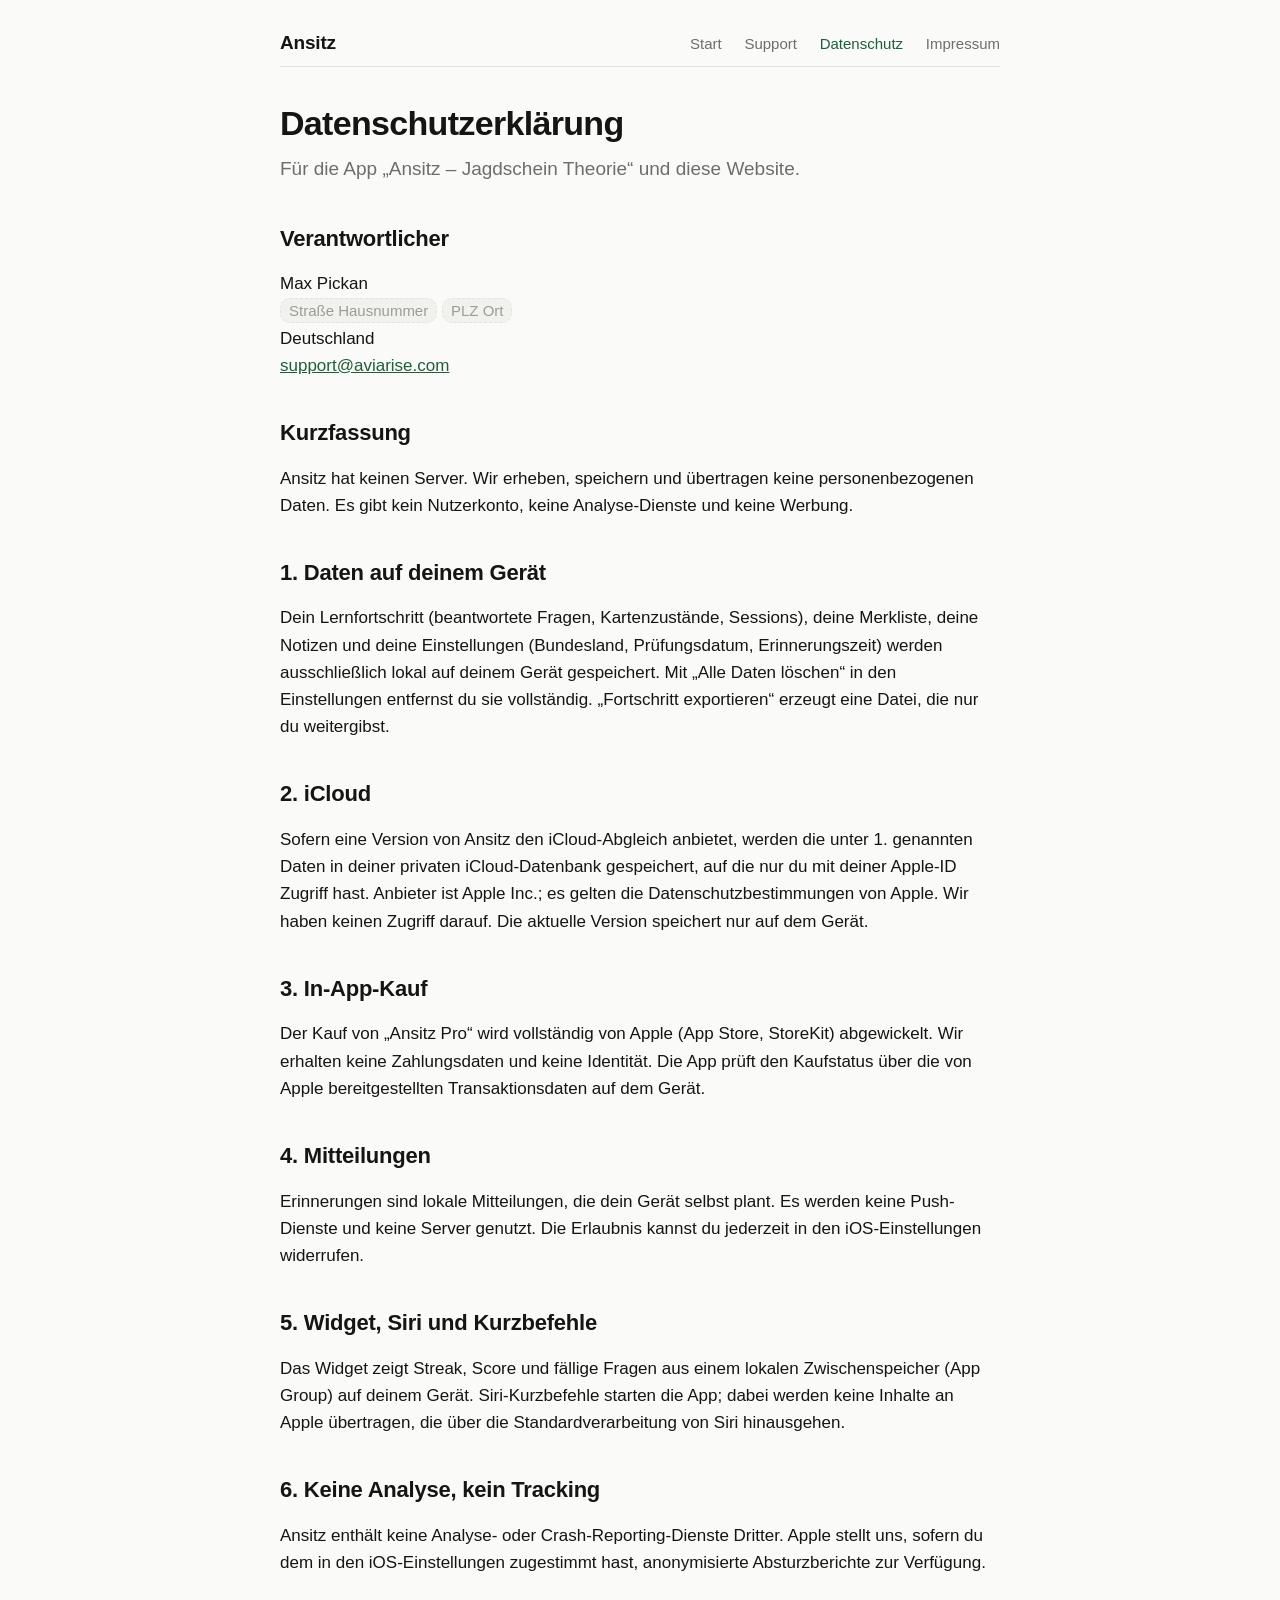
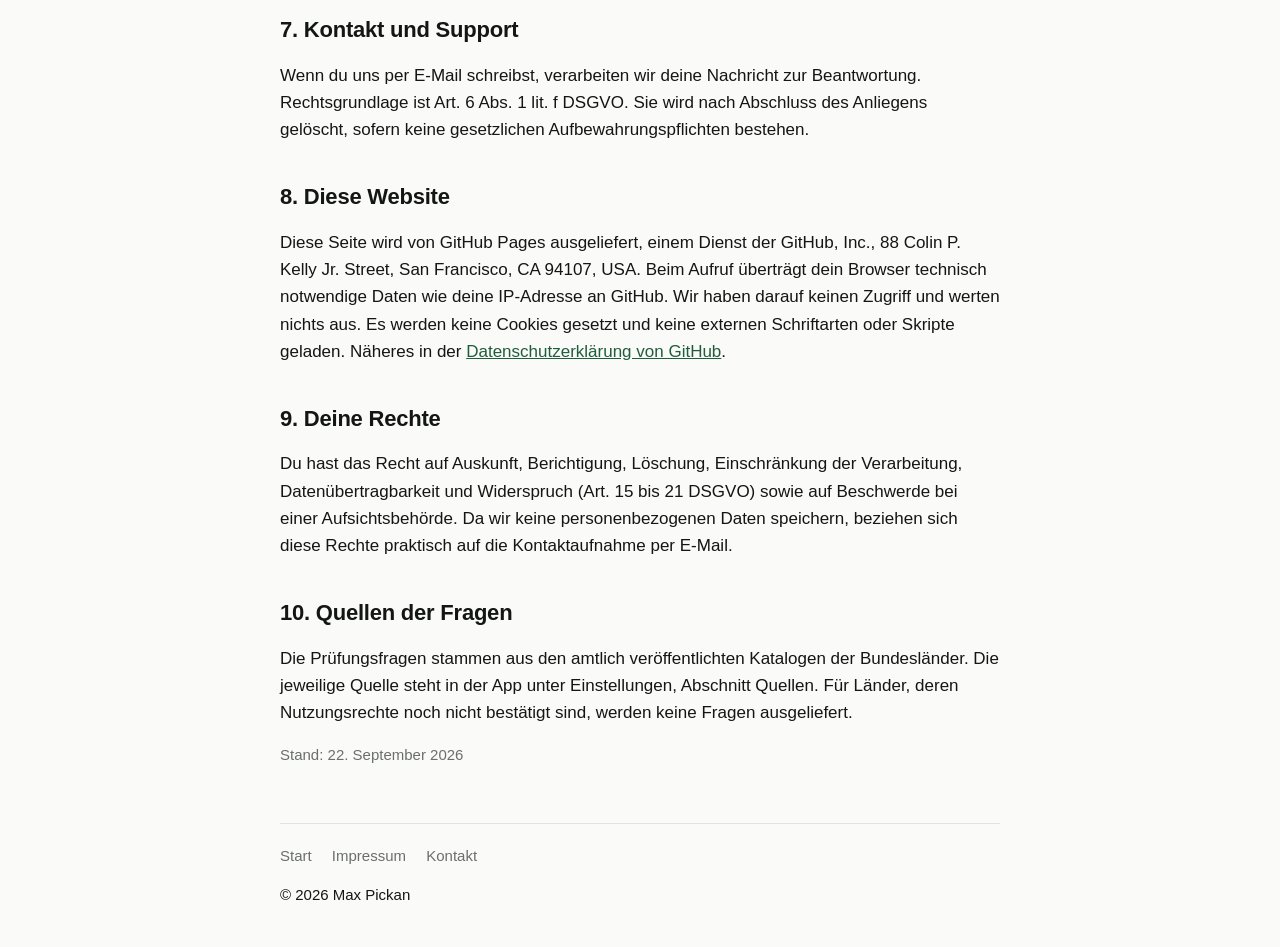
==== datenschutz.html @ 7f7d732b "Website für Ansitz: Start, Support, Datenschutz, Impressum Liefert die beiden URLs, die App Store Co" ====
<!DOCTYPE html>
<html lang="de">
<head>
<meta charset="utf-8">
<meta name="viewport" content="width=device-width, initial-scale=1">
<title>Datenschutzerklärung – Ansitz</title>
<meta name="description" content="Datenschutzerklärung der App Ansitz – Jagdschein Theorie. Die App hat keinen Server und erhebt keine personenbezogenen Daten.">
<link rel="stylesheet" href="style.css">
</head>
<body>
<div class="wrap">

<header class="site">
  <a class="brand" href="index.html">Ansitz</a>
  <nav>
    <a href="index.html">Start</a>
    <a href="index.html#support">Support</a>
    <a href="datenschutz.html" aria-current="page">Datenschutz</a>
    <a href="impressum.html">Impressum</a>
  </nav>
</header>

<h1>Datenschutzerklärung</h1>
<p class="lead">Für die App „Ansitz – Jagdschein Theorie“ und diese Website.</p>

<h2>Verantwortlicher</h2>
<p>Max Pickan<br>
<span class="todo">Straße Hausnummer</span> <span class="todo">PLZ Ort</span><br>
Deutschland<br>
<a href="mailto:support@aviarise.com">support@aviarise.com</a></p>

<h2>Kurzfassung</h2>
<p>Ansitz hat keinen Server. Wir erheben, speichern und übertragen keine personenbezogenen Daten. Es gibt kein Nutzerkonto, keine Analyse-Dienste und keine Werbung.</p>

<h2>1. Daten auf deinem Gerät</h2>
<p>Dein Lernfortschritt (beantwortete Fragen, Kartenzustände, Sessions), deine Merkliste, deine Notizen und deine Einstellungen (Bundesland, Prüfungsdatum, Erinnerungszeit) werden ausschließlich lokal auf deinem Gerät gespeichert. Mit „Alle Daten löschen“ in den Einstellungen entfernst du sie vollständig. „Fortschritt exportieren“ erzeugt eine Datei, die nur du weitergibst.</p>

<h2>2. iCloud</h2>
<p>Sofern eine Version von Ansitz den iCloud-Abgleich anbietet, werden die unter 1. genannten Daten in deiner privaten iCloud-Datenbank gespeichert, auf die nur du mit deiner Apple-ID Zugriff hast. Anbieter ist Apple Inc.; es gelten die Datenschutzbestimmungen von Apple. Wir haben keinen Zugriff darauf. Die aktuelle Version speichert nur auf dem Gerät.</p>

<h2>3. In-App-Kauf</h2>
<p>Der Kauf von „Ansitz Pro“ wird vollständig von Apple (App Store, StoreKit) abgewickelt. Wir erhalten keine Zahlungsdaten und keine Identität. Die App prüft den Kaufstatus über die von Apple bereitgestellten Transaktionsdaten auf dem Gerät.</p>

<h2>4. Mitteilungen</h2>
<p>Erinnerungen sind lokale Mitteilungen, die dein Gerät selbst plant. Es werden keine Push-Dienste und keine Server genutzt. Die Erlaubnis kannst du jederzeit in den iOS-Einstellungen widerrufen.</p>

<h2>5. Widget, Siri und Kurzbefehle</h2>
<p>Das Widget zeigt Streak, Score und fällige Fragen aus einem lokalen Zwischenspeicher (App Group) auf deinem Gerät. Siri-Kurzbefehle starten die App; dabei werden keine Inhalte an Apple übertragen, die über die Standardverarbeitung von Siri hinausgehen.</p>

<h2>6. Keine Analyse, kein Tracking</h2>
<p>Ansitz enthält keine Analyse- oder Crash-Reporting-Dienste Dritter. Apple stellt uns, sofern du dem in den iOS-Einstellungen zugestimmt hast, anonymisierte Absturzberichte zur Verfügung.</p>

<h2>7. Kontakt und Support</h2>
<p>Wenn du uns per E-Mail schreibst, verarbeiten wir deine Nachricht zur Beantwortung. Rechtsgrundlage ist Art. 6 Abs. 1 lit. f DSGVO. Sie wird nach Abschluss des Anliegens gelöscht, sofern keine gesetzlichen Aufbewahrungspflichten bestehen.</p>

<h2>8. Diese Website</h2>
<p>Diese Seite wird von GitHub Pages ausgeliefert, einem Dienst der GitHub, Inc., 88 Colin P. Kelly Jr. Street, San Francisco, CA 94107, USA. Beim Aufruf überträgt dein Browser technisch notwendige Daten wie deine IP-Adresse an GitHub. Wir haben darauf keinen Zugriff und werten nichts aus. Es werden keine Cookies gesetzt und keine externen Schriftarten oder Skripte geladen. Näheres in der <a href="https://docs.github.com/site-policy/privacy-policies/github-general-privacy-statement" rel="noopener">Datenschutzerklärung von GitHub</a>.</p>

<h2>9. Deine Rechte</h2>
<p>Du hast das Recht auf Auskunft, Berichtigung, Löschung, Einschränkung der Verarbeitung, Datenübertragbarkeit und Widerspruch (Art. 15 bis 21 DSGVO) sowie auf Beschwerde bei einer Aufsichtsbehörde. Da wir keine personenbezogenen Daten speichern, beziehen sich diese Rechte praktisch auf die Kontaktaufnahme per E-Mail.</p>

<h2>10. Quellen der Fragen</h2>
<p>Die Prüfungsfragen stammen aus den amtlich veröffentlichten Katalogen der Bundesländer. Die jeweilige Quelle steht in der App unter Einstellungen, Abschnitt Quellen. Für Länder, deren Nutzungsrechte noch nicht bestätigt sind, werden keine Fragen ausgeliefert.</p>

<p class="small muted">Stand: 22. September 2026</p>

<footer class="site">
  <a href="index.html">Start</a>
  <a href="impressum.html">Impressum</a>
  <a href="mailto:support@aviarise.com">Kontakt</a>
  <p>© 2026 Max Pickan</p>
</footer>

</div>
</body>
</html>
---- style.css ----
:root {
  --brand: #1F5E3B;
  --brand-tint: #E6F0EA;
  --bg: #FAFAF8;
  --surface: #FFFFFF;
  --surface2: #F1F1EE;
  --border: #E4E4DF;
  --text: #141614;
  --text-muted: #6B6F6A;
  --text-subtle: #9A9E99;
  --radius: 14px;
  --maxw: 720px;
}

@media (prefers-color-scheme: dark) {
  :root {
    --brand: #2E7A4F;
    --brand-tint: #1A2E23;
    --bg: #0F1210;
    --surface: #181C19;
    --surface2: #232824;
    --border: #2C322D;
    --text: #F2F3F0;
    --text-muted: #A2A69F;
    --text-subtle: #6E726B;
  }
}

* { box-sizing: border-box; }

html { -webkit-text-size-adjust: 100%; }

body {
  margin: 0;
  padding: 0 16px;
  background: var(--bg);
  color: var(--text);
  font-family: -apple-system, BlinkMacSystemFont, "Segoe UI", Roboto, Helvetica, Arial, sans-serif;
  font-size: 17px;
  line-height: 1.6;
  -webkit-font-smoothing: antialiased;
}

.wrap { max-width: var(--maxw); margin: 0 auto; }

header.site {
  padding: 28px 0 8px;
  display: flex;
  flex-wrap: wrap;
  gap: 12px 20px;
  align-items: baseline;
  justify-content: space-between;
  border-bottom: 1px solid var(--border);
}

header.site .brand {
  font-size: 19px;
  font-weight: 700;
  letter-spacing: -0.01em;
  color: var(--text);
  text-decoration: none;
}

nav a {
  color: var(--text-muted);
  text-decoration: none;
  font-size: 15px;
  margin-left: 18px;
}
nav a:first-child { margin-left: 0; }
nav a:hover, nav a[aria-current="page"] { color: var(--brand); }

h1 {
  font-size: 34px;
  line-height: 1.2;
  letter-spacing: -0.02em;
  margin: 36px 0 10px;
}

h2 {
  font-size: 22px;
  line-height: 1.3;
  letter-spacing: -0.01em;
  margin: 40px 0 12px;
}

h3 {
  font-size: 17px;
  margin: 26px 0 6px;
}

p, li { color: var(--text); }

.lead {
  font-size: 19px;
  color: var(--text-muted);
  margin: 0 0 28px;
}

a { color: var(--brand); }

.card {
  background: var(--surface);
  border: 1px solid var(--border);
  border-radius: var(--radius);
  padding: 20px;
  margin: 16px 0;
}

.card h3 { margin-top: 0; }
.card p:last-child { margin-bottom: 0; }

.tag {
  display: inline-block;
  background: var(--brand-tint);
  color: var(--brand);
  border-radius: 999px;
  padding: 4px 12px;
  font-size: 14px;
  font-weight: 600;
}

.grid {
  display: grid;
  gap: 14px;
  grid-template-columns: 1fr;
}
@media (min-width: 620px) {
  .grid { grid-template-columns: 1fr 1fr; }
}

.muted { color: var(--text-muted); }
.small { font-size: 15px; }

.todo {
  background: var(--surface2);
  border: 1px dashed var(--border);
  border-radius: 10px;
  padding: 3px 8px;
  color: var(--text-subtle);
  font-size: 15px;
}

dl.meta { margin: 0; }
dl.meta dt { font-weight: 600; margin-top: 14px; }
dl.meta dd { margin: 2px 0 0; color: var(--text-muted); }

footer.site {
  margin: 56px 0 40px;
  padding-top: 20px;
  border-top: 1px solid var(--border);
  color: var(--text-subtle);
  font-size: 15px;
}
footer.site a { color: var(--text-muted); text-decoration: none; margin-right: 16px; }
footer.site a:hover { color: var(--brand); }
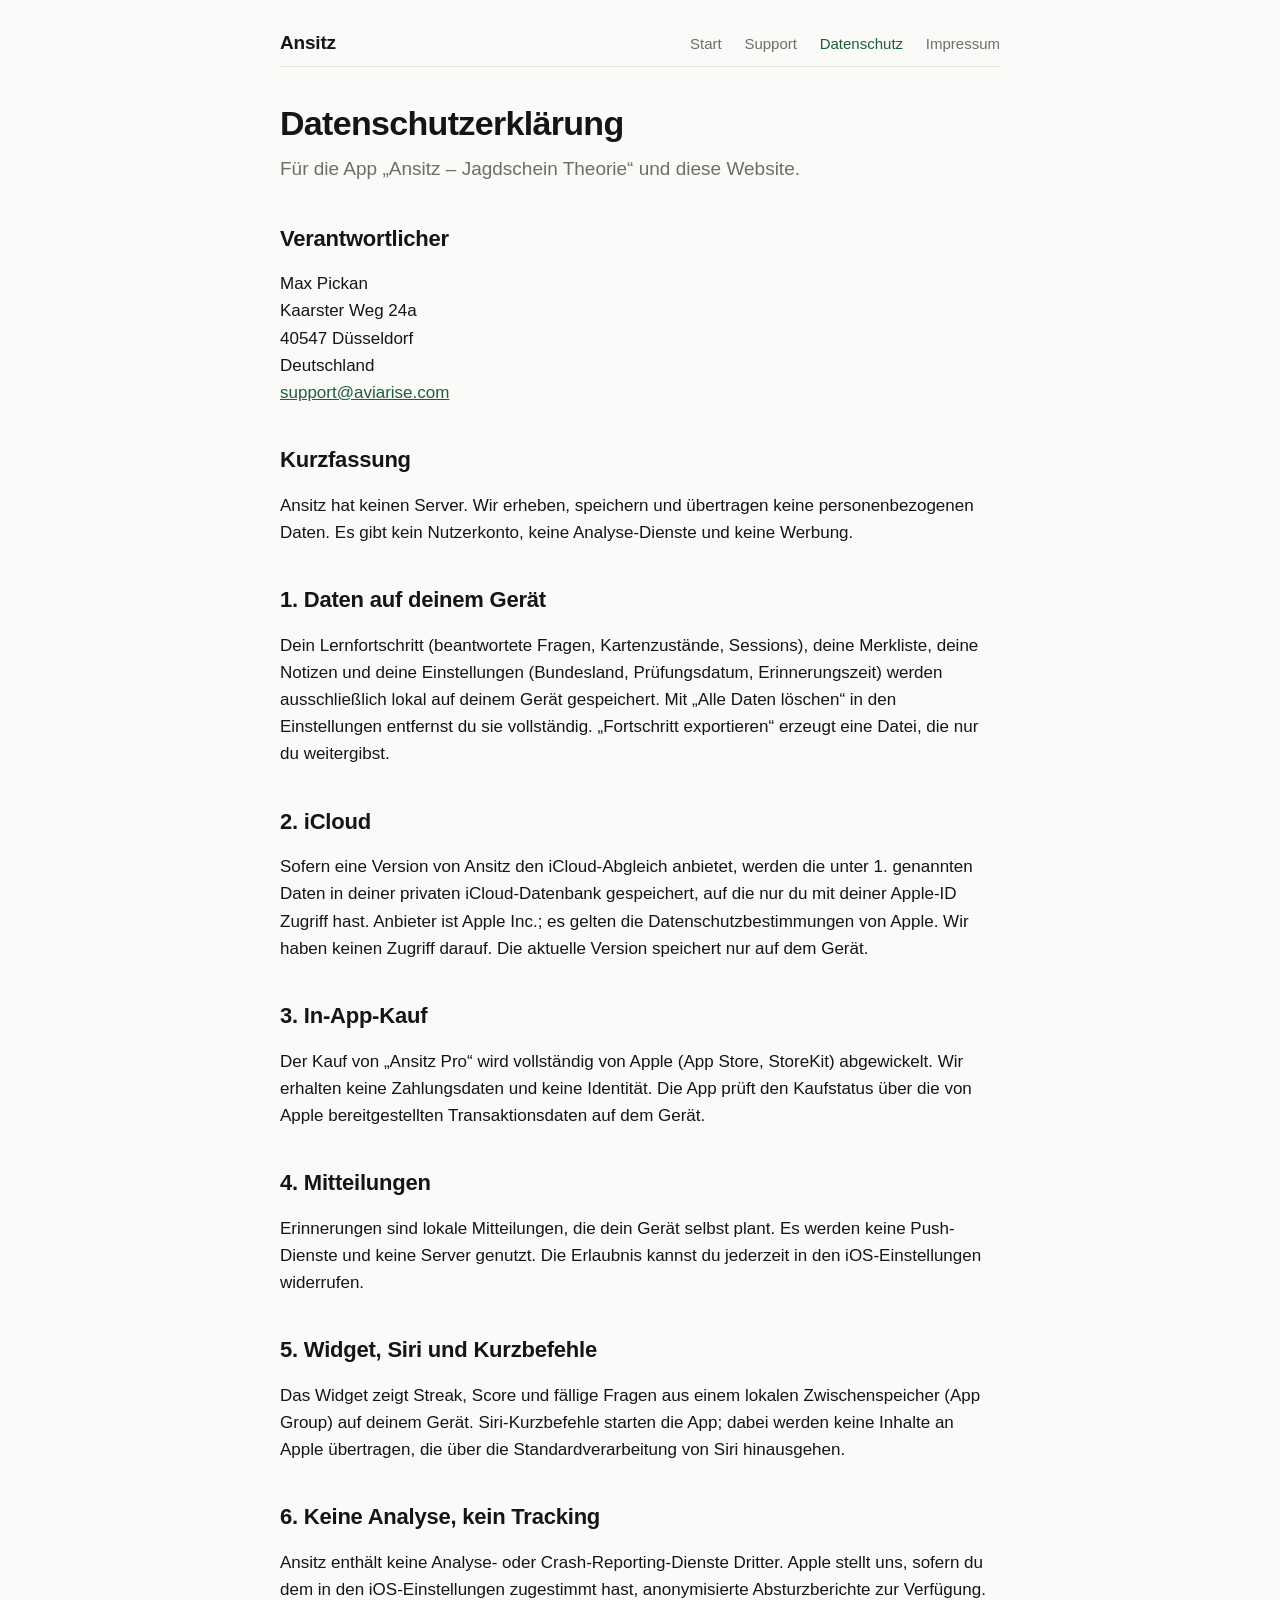
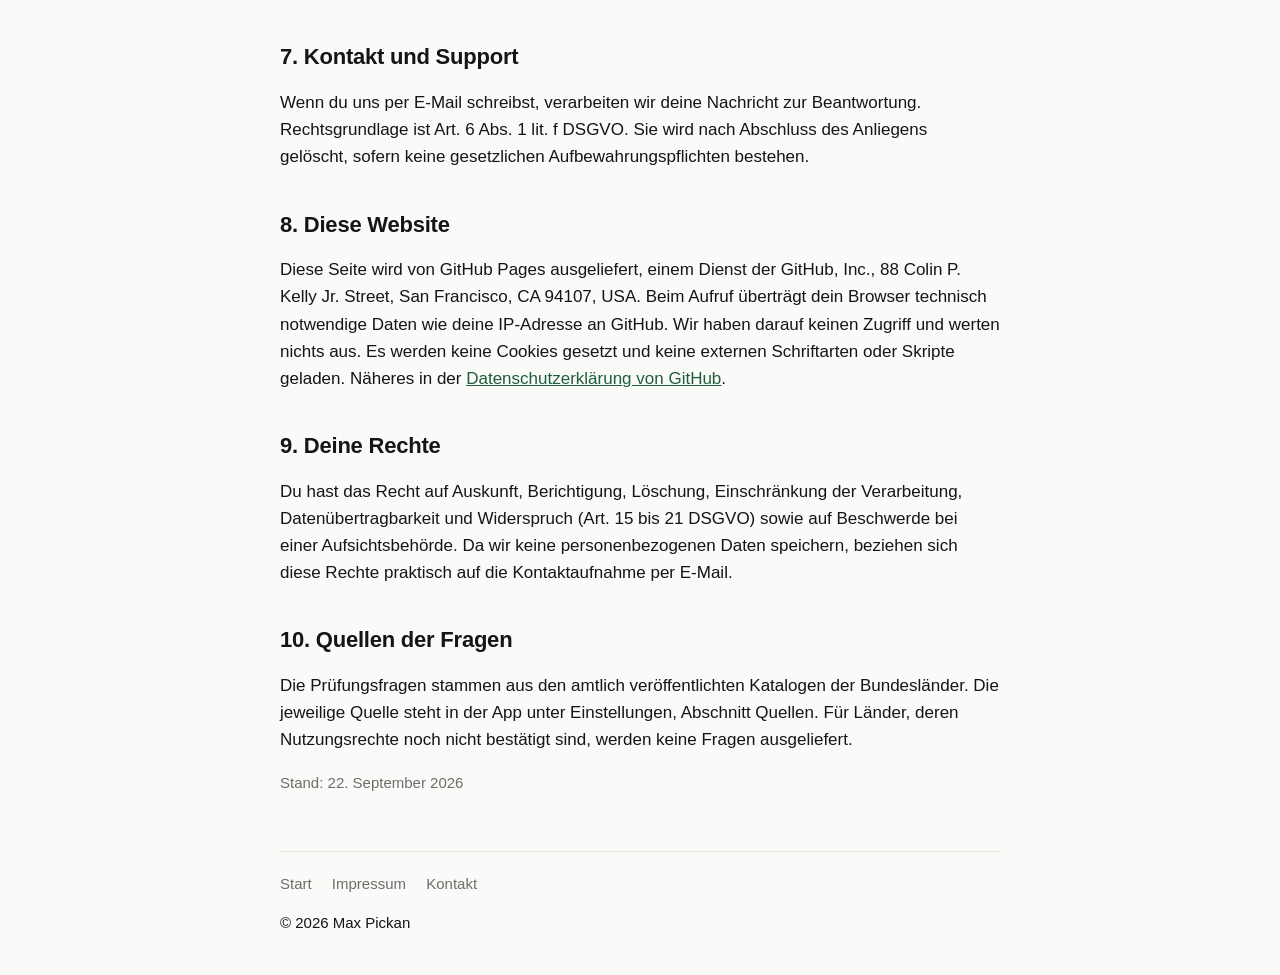
==== commit 23ed8af9: "Anschrift in Impressum und Datenschutz eingetragen Ersetzt die Platzhalter durch die ladungsfähige A" ====
--- a/datenschutz.html
+++ b/datenschutz.html
@@ -25,7 +25,8 @@
 
 <h2>Verantwortlicher</h2>
 <p>Max Pickan<br>
-<span class="todo">Straße Hausnummer</span> <span class="todo">PLZ Ort</span><br>
+Kaarster Weg 24a<br>
+40547 Düsseldorf<br>
 Deutschland<br>
 <a href="mailto:support@aviarise.com">support@aviarise.com</a></p>
 
--- a/style.css
+++ b/style.css
@@ -132,15 +132,6 @@
 .muted { color: var(--text-muted); }
 .small { font-size: 15px; }
 
-.todo {
-  background: var(--surface2);
-  border: 1px dashed var(--border);
-  border-radius: 10px;
-  padding: 3px 8px;
-  color: var(--text-subtle);
-  font-size: 15px;
-}
-
 dl.meta { margin: 0; }
 dl.meta dt { font-weight: 600; margin-top: 14px; }
 dl.meta dd { margin: 2px 0 0; color: var(--text-muted); }
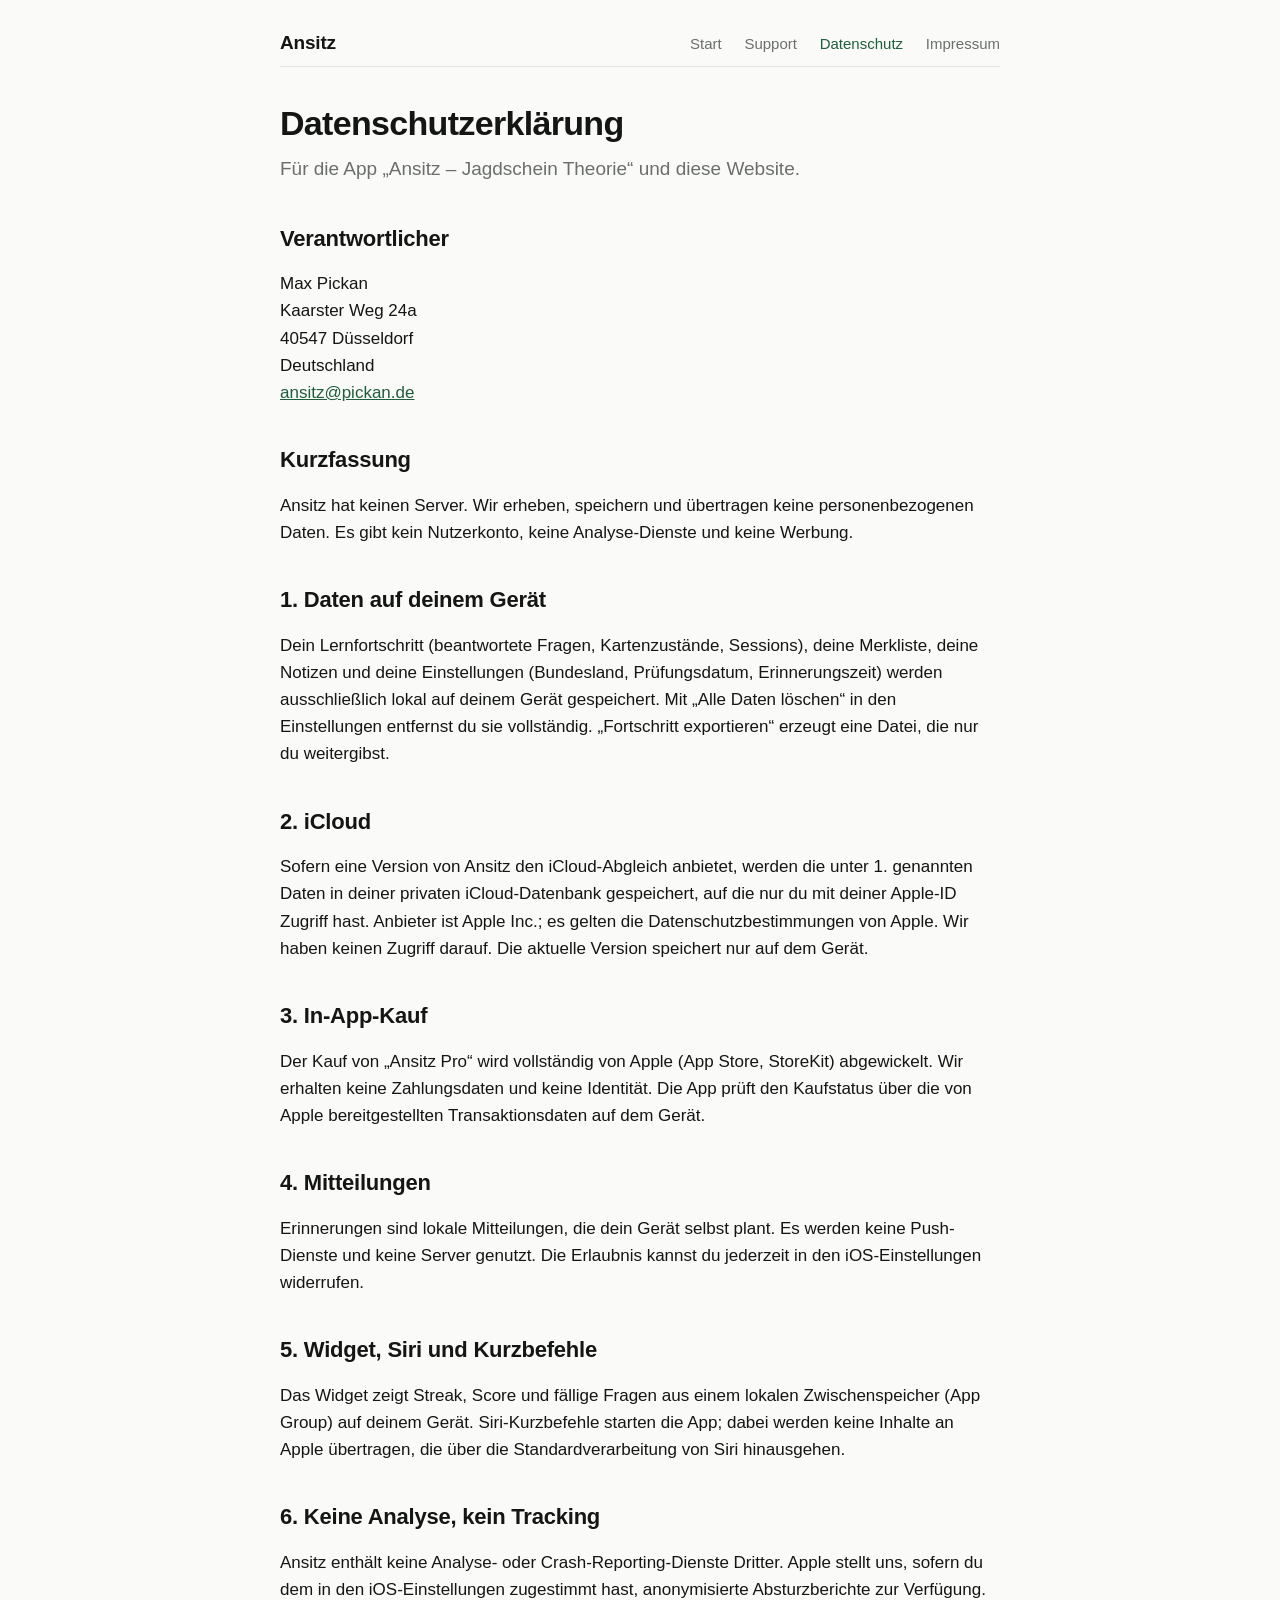
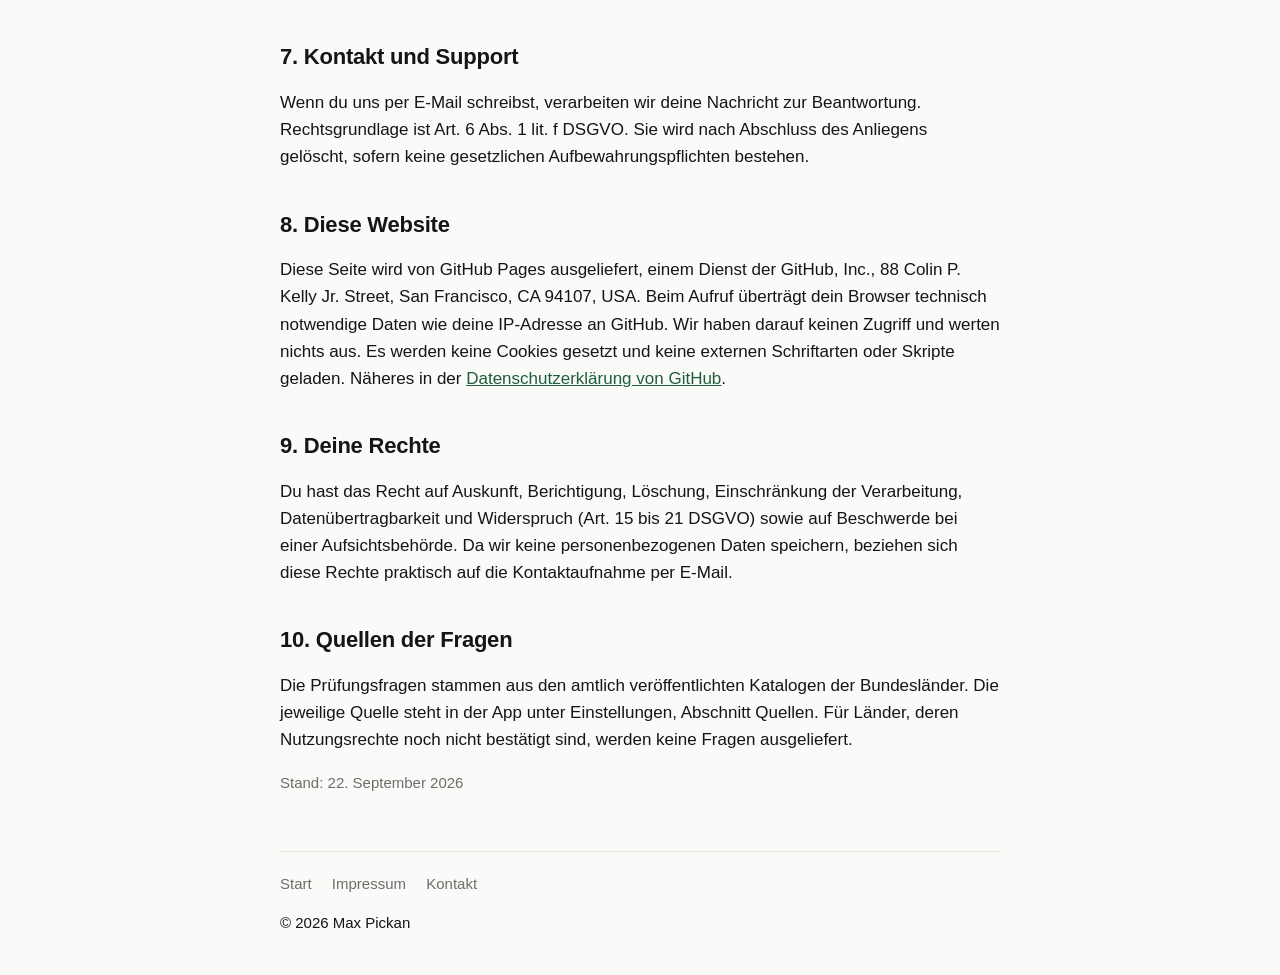
==== commit ad238086: "Kontaktadresse auf ansitz@pickan.de umgestellt Ersetzt support@aviarise.com auf allen drei Seiten un" ====
--- a/datenschutz.html
+++ b/datenschutz.html
@@ -28,7 +28,7 @@
 Kaarster Weg 24a<br>
 40547 Düsseldorf<br>
 Deutschland<br>
-<a href="mailto:support@aviarise.com">support@aviarise.com</a></p>
+<a href="mailto:ansitz@pickan.de">ansitz@pickan.de</a></p>
 
 <h2>Kurzfassung</h2>
 <p>Ansitz hat keinen Server. Wir erheben, speichern und übertragen keine personenbezogenen Daten. Es gibt kein Nutzerkonto, keine Analyse-Dienste und keine Werbung.</p>
@@ -68,7 +68,7 @@
 <footer class="site">
   <a href="index.html">Start</a>
   <a href="impressum.html">Impressum</a>
-  <a href="mailto:support@aviarise.com">Kontakt</a>
+  <a href="mailto:ansitz@pickan.de">Kontakt</a>
   <p>© 2026 Max Pickan</p>
 </footer>
 
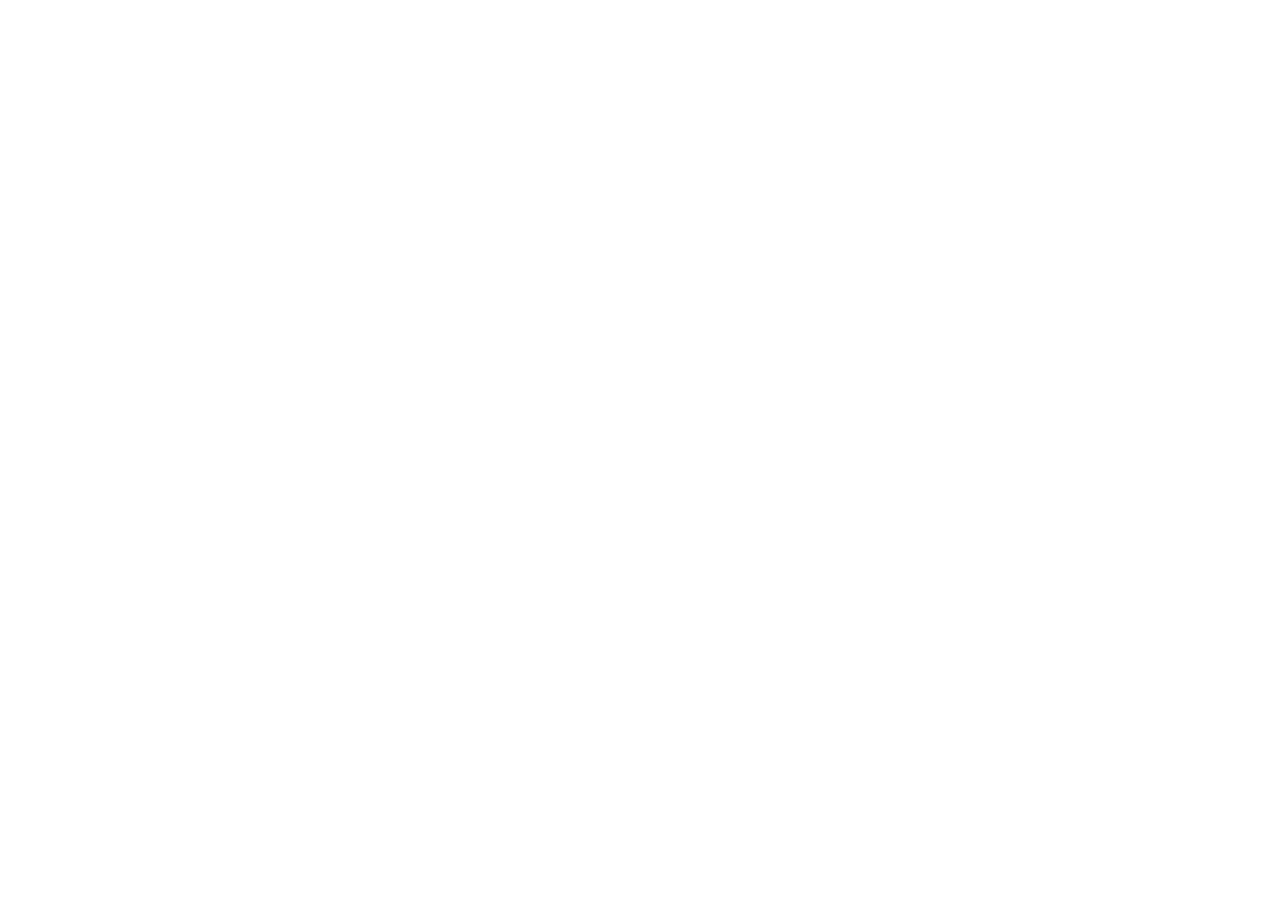
==== commit 0788fb0d: "Weiterleitung auf aviarise.com (Ansitz ist ein Angebot von Aviarise) Co-Authored-By: Claude Opus 5.5" ====
--- a/datenschutz.html
+++ b/datenschutz.html
@@ -1,77 +1,14 @@
-<!DOCTYPE html>
+<!doctype html>
 <html lang="de">
 <head>
 <meta charset="utf-8">
 <meta name="viewport" content="width=device-width, initial-scale=1">
-<title>Datenschutzerklärung – Ansitz</title>
-<meta name="description" content="Datenschutzerklärung der App Ansitz – Jagdschein Theorie. Die App hat keinen Server und erhebt keine personenbezogenen Daten.">
-<link rel="stylesheet" href="style.css">
+<title>Ansitz ist umgezogen</title>
+<meta http-equiv="refresh" content="0; url=https://www.aviarise.com/apps/ansitz/datenschutz">
+<link rel="canonical" href="https://www.aviarise.com/apps/ansitz/datenschutz">
+<meta name="robots" content="noindex">
 </head>
 <body>
-<div class="wrap">
-
-<header class="site">
-  <a class="brand" href="index.html">Ansitz</a>
-  <nav>
-    <a href="index.html">Start</a>
-    <a href="index.html#support">Support</a>
-    <a href="datenschutz.html" aria-current="page">Datenschutz</a>
-    <a href="impressum.html">Impressum</a>
-  </nav>
-</header>
-
-<h1>Datenschutzerklärung</h1>
-<p class="lead">Für die App „Ansitz – Jagdschein Theorie“ und diese Website.</p>
-
-<h2>Verantwortlicher</h2>
-<p>Max Pickan<br>
-Kaarster Weg 24a<br>
-40547 Düsseldorf<br>
-Deutschland<br>
-<a href="mailto:ansitz@pickan.de">ansitz@pickan.de</a></p>
-
-<h2>Kurzfassung</h2>
-<p>Ansitz hat keinen Server. Wir erheben, speichern und übertragen keine personenbezogenen Daten. Es gibt kein Nutzerkonto, keine Analyse-Dienste und keine Werbung.</p>
-
-<h2>1. Daten auf deinem Gerät</h2>
-<p>Dein Lernfortschritt (beantwortete Fragen, Kartenzustände, Sessions), deine Merkliste, deine Notizen und deine Einstellungen (Bundesland, Prüfungsdatum, Erinnerungszeit) werden ausschließlich lokal auf deinem Gerät gespeichert. Mit „Alle Daten löschen“ in den Einstellungen entfernst du sie vollständig. „Fortschritt exportieren“ erzeugt eine Datei, die nur du weitergibst.</p>
-
-<h2>2. iCloud</h2>
-<p>Sofern eine Version von Ansitz den iCloud-Abgleich anbietet, werden die unter 1. genannten Daten in deiner privaten iCloud-Datenbank gespeichert, auf die nur du mit deiner Apple-ID Zugriff hast. Anbieter ist Apple Inc.; es gelten die Datenschutzbestimmungen von Apple. Wir haben keinen Zugriff darauf. Die aktuelle Version speichert nur auf dem Gerät.</p>
-
-<h2>3. In-App-Kauf</h2>
-<p>Der Kauf von „Ansitz Pro“ wird vollständig von Apple (App Store, StoreKit) abgewickelt. Wir erhalten keine Zahlungsdaten und keine Identität. Die App prüft den Kaufstatus über die von Apple bereitgestellten Transaktionsdaten auf dem Gerät.</p>
-
-<h2>4. Mitteilungen</h2>
-<p>Erinnerungen sind lokale Mitteilungen, die dein Gerät selbst plant. Es werden keine Push-Dienste und keine Server genutzt. Die Erlaubnis kannst du jederzeit in den iOS-Einstellungen widerrufen.</p>
-
-<h2>5. Widget, Siri und Kurzbefehle</h2>
-<p>Das Widget zeigt Streak, Score und fällige Fragen aus einem lokalen Zwischenspeicher (App Group) auf deinem Gerät. Siri-Kurzbefehle starten die App; dabei werden keine Inhalte an Apple übertragen, die über die Standardverarbeitung von Siri hinausgehen.</p>
-
-<h2>6. Keine Analyse, kein Tracking</h2>
-<p>Ansitz enthält keine Analyse- oder Crash-Reporting-Dienste Dritter. Apple stellt uns, sofern du dem in den iOS-Einstellungen zugestimmt hast, anonymisierte Absturzberichte zur Verfügung.</p>
-
-<h2>7. Kontakt und Support</h2>
-<p>Wenn du uns per E-Mail schreibst, verarbeiten wir deine Nachricht zur Beantwortung. Rechtsgrundlage ist Art. 6 Abs. 1 lit. f DSGVO. Sie wird nach Abschluss des Anliegens gelöscht, sofern keine gesetzlichen Aufbewahrungspflichten bestehen.</p>
-
-<h2>8. Diese Website</h2>
-<p>Diese Seite wird von GitHub Pages ausgeliefert, einem Dienst der GitHub, Inc., 88 Colin P. Kelly Jr. Street, San Francisco, CA 94107, USA. Beim Aufruf überträgt dein Browser technisch notwendige Daten wie deine IP-Adresse an GitHub. Wir haben darauf keinen Zugriff und werten nichts aus. Es werden keine Cookies gesetzt und keine externen Schriftarten oder Skripte geladen. Näheres in der <a href="https://docs.github.com/site-policy/privacy-policies/github-general-privacy-statement" rel="noopener">Datenschutzerklärung von GitHub</a>.</p>
-
-<h2>9. Deine Rechte</h2>
-<p>Du hast das Recht auf Auskunft, Berichtigung, Löschung, Einschränkung der Verarbeitung, Datenübertragbarkeit und Widerspruch (Art. 15 bis 21 DSGVO) sowie auf Beschwerde bei einer Aufsichtsbehörde. Da wir keine personenbezogenen Daten speichern, beziehen sich diese Rechte praktisch auf die Kontaktaufnahme per E-Mail.</p>
-
-<h2>10. Quellen der Fragen</h2>
-<p>Die Prüfungsfragen stammen aus den amtlich veröffentlichten Katalogen der Bundesländer. Die jeweilige Quelle steht in der App unter Einstellungen, Abschnitt Quellen. Für Länder, deren Nutzungsrechte noch nicht bestätigt sind, werden keine Fragen ausgeliefert.</p>
-
-<p class="small muted">Stand: 22. September 2026</p>
-
-<footer class="site">
-  <a href="index.html">Start</a>
-  <a href="impressum.html">Impressum</a>
-  <a href="mailto:ansitz@pickan.de">Kontakt</a>
-  <p>© 2026 Max Pickan</p>
-</footer>
-
-</div>
+<p>Ansitz ist ein Angebot von Aviarise. Diese Seite ist umgezogen: <a href="https://www.aviarise.com/apps/ansitz/datenschutz">https://www.aviarise.com/apps/ansitz/datenschutz</a></p>
 </body>
 </html>
